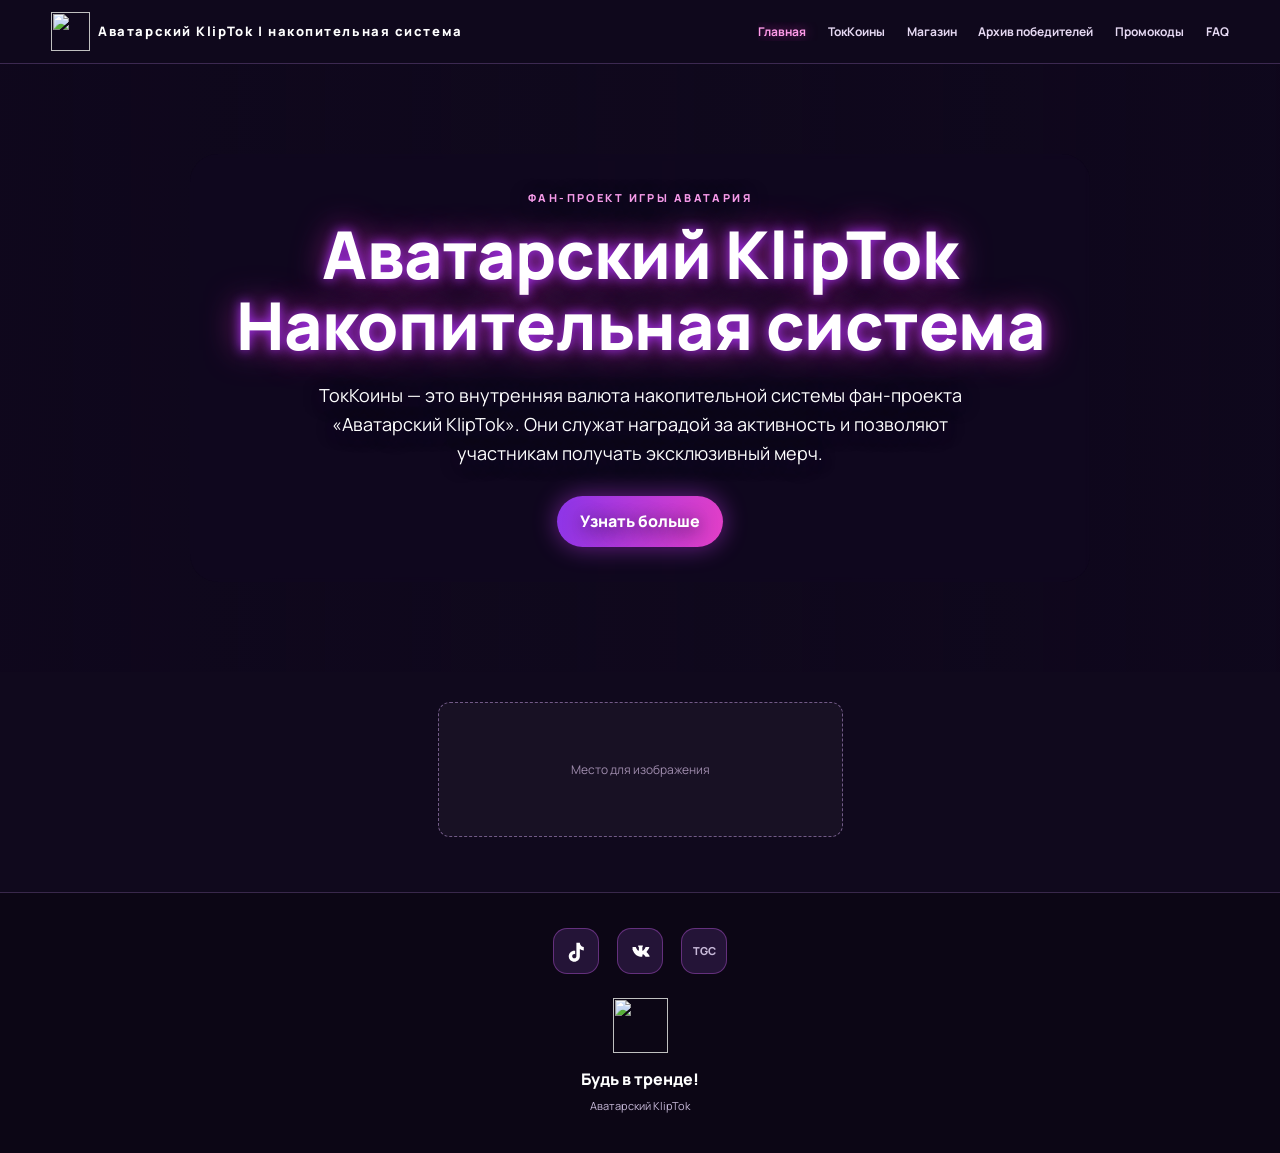
==== index.html @ 88452a27 "Update index.html" ====
<!doctype html>
<html lang="ru">
<head>
  <meta charset="utf-8">
  <meta name="viewport" content="width=device-width, initial-scale=1">
  <meta name="theme-color" content="#170b2d">
  <meta name="description" content="ТокКоины — накопительная система проекта Аватария KlipTok.">
  <title>Главная | ТокКоины</title>
  <link rel="stylesheet" href="style.css">
</head>

<body>

<header class="site-header">
  <a class="brand" href="index.html" aria-label="ТокКоины — главная">
    <img src="images/tokcoin.png" alt="" class="brand-coin">
    <span>Аватарский KlipTok | накопительная система</span>
  </a>

  <nav class="main-nav" aria-label="Главное меню">
    <a href="index.html" aria-current="page">Главная</a>
    <a href="earn.html">ТокКоины</a>
    <a href="shop.html">Магазин</a>
    <a href="winners.html">Архив победителей</a>
    <a href="promo.html">Промокоды</a>
    <a href="faq.html">FAQ</a>
  </nav>
</header>

<main>

  <section class="hero" id="home">
    <div class="hero-shade"></div>

    <div class="hero-content">
      <span class="eyebrow">ФАН-ПРОЕКТ ИГРЫ АВАТАРИЯ</span>

      <h1>Аватарский KlipTok Накопительная система</h1>

      <p>
        ТокКоины — это внутренняя валюта накопительной системы
        фан-проекта «Аватарский KlipTok». Они служат наградой
        за активность и позволяют участникам получать эксклюзивный мерч.
      </p>

      <a class="primary-btn" href="earn.html">
        Узнать больше</span>
      </a>
    </div>
  </section>

  <!-- Место для будущего изображения -->
  <section class="hero-image-section">
    <div class="hero-image-placeholder">
      Место для изображения
    </div>
  </section>

</main>

<footer class="footer">

  <div class="footer-socials">

    <!-- TikTok -->
    <a href="https://www.tiktok.com/@avataria.game"
       target="_blank"
       rel="noopener noreferrer"
       class="social-link"
       aria-label="TikTok">
      <svg viewBox="0 0 24 24" aria-hidden="true">
        <path fill="currentColor" d="M19.6 7.2c-1.7-.1-3.2-1.2-3.8-2.8-.2-.5-.3-1-.3-1.6h-3.6v14.1c0 1.2-1 2.2-2.2 2.2s-2.2-1-2.2-2.2 1-2.2 2.2-2.2c.3 0 .6.1.9.2v-3.7c-.3 0-.6-.1-.9-.1-3.2 0-5.8 2.6-5.8 5.8s2.6 5.8 5.8 5.8 5.8-2.6 5.8-5.8V9.5c1.2.9 2.6 1.4 4.1 1.4V7.3c0 0 0 0 0-.1z"/>
      </svg>
    </a>

    <!-- ВКонтакте -->
    <a href="https://vk.ru/clips/avataryaclub"
       target="_blank"
       rel="noopener noreferrer"
       class="social-link"
       aria-label="ВКонтакте">
      <svg viewBox="0 0 24 24" aria-hidden="true">
        <path fill="currentColor" d="M3.5 7.2h3.2c.2 0 .4.1.5.3.9 2.2 2 3.8 2.7 3.8.3 0 .4-.2.4-.8V7.7c0-.4-.2-.6-.7-.7V5.8h4.9v1.1c-.4.1-.6.3-.6.7v3.1c0 .4.1.6.4.6.7 0 2-1.7 2.9-3.8.1-.2.3-.3.5-.3h3.1c.4 0 .6.3.4.7-.5 1.3-1.5 2.9-2.8 4.3-.2.2-.2.5 0 .7 1.1 1 2.4 2.4 3.1 3.8.2.4 0 .7-.4.7h-3.5c-.2 0-.4-.1-.5-.3-.7-1.1-1.7-2.3-2.5-2.3-.4 0-.6.3-.6.9v1.1c0 .4-.2.6-.6.6h-1.4c-3.8 0-6.4-2.6-8.2-7.1-.2-.4-.3-.8-.3-1.1 0-.3.2-.5.5-.5z"/>
      </svg>
    </a>

    <!-- Tortuga -->
    <a href="https://tortuga.games/tgc?ysclid=mwnvs6chn5732222744"
       target="_blank"
       rel="noopener noreferrer"
       class="social-link"
       aria-label="Tortuga">
      <span class="social-letter">TGC</span>
    </a>

  </div>

  <img src="images/tokcoin.png" alt="" class="footer-coin">

  <p>Будь в тренде!</p>
  <span>Аватарский KlipTok</span>

</footer>

</body>
</html>
---- style.css ----
@import url('https://fonts.googleapis.com/css2?family=Manrope:wght@400;500;600;700;800&display=swap');

:root {
  --bg: #10091d;
  --panel: #1d1030;
  --panel2: #28143e;
  --text: #fff;
  --muted: #c7b9d8;
  --pink: #ff4fd8;
  --violet: #a855f7;
  --blue: #54b8ff;
  --line: rgba(205,151,255,.23);
  --glow: 0 0 26px rgba(185,75,255,.22);
}

* {
  box-sizing: border-box;
}

html {
  scroll-behavior: smooth;
  scroll-padding-top: 100px;
}

body {
  margin: 0;
  background: var(--bg);
  color: var(--text);
  font-family: Manrope, Arial, sans-serif;
  line-height: 1.6;
}

a {
  color: inherit;
}

.site-header {
  position: sticky;
  top: 0;
  z-index: 20;
  display: flex;
  align-items: center;
  justify-content: space-between;
  gap: 22px;
  padding: 12px clamp(18px,4vw,64px);
  background: rgba(16,9,29,.91);
  backdrop-filter: blur(18px);
  border-bottom: 1px solid var(--line);
}

.brand {
  display: flex;
  align-items: center;
  gap: 8px;
  text-decoration: none;
  font-size: 13px;
  font-weight: 800;
  letter-spacing: .12em;
  white-space: nowrap;
}

.brand-coin {
  width: 39px;
  height: 39px;
  object-fit: contain;
}

.main-nav {
  display: flex;
  align-items: center;
  gap: clamp(10px,1.7vw,25px);
  overflow-x: auto;
  scrollbar-width: thin;
}

.main-nav a {
  text-decoration: none;
  color: #e6d9f3;
  font-size: 12px;
  font-weight: 700;
  white-space: nowrap;
  transition: .2s;
}

.main-nav a:hover,
.text-link:hover {
  color: #ff8de8;
}

.main-nav a:hover {
  text-shadow: 0 0 12px rgba(255,79,216,.65);
}

.hero {
  min-height: 570px;
  position: relative;
  display: grid;
  place-items: center;
  text-align: center;
  padding: 90px 22px;
  background: url('images/hero.jpg') center 42%/cover no-repeat;
  isolation: isolate;
}

.hero-shade {
  position: absolute;
  inset: 0;
  background:
    linear-gradient(90deg,rgba(13,5,27,.46),rgba(13,5,27,.2),rgba(13,5,27,.5)),
    linear-gradient(0deg,rgba(16,9,29,.85),transparent 45%,rgba(16,9,29,.12));
  z-index: -1;
}

.hero-content {
  max-width: 900px;
  padding: 35px 30px;
  border-radius: 28px;
  background: rgba(20,8,38,.28);
  backdrop-filter: blur(3px);
  text-shadow: 0 3px 18px #1a0730;
}

.eyebrow {
  display: block;
  color: #f69be9;
  font-size: 11px;
  font-weight: 800;
  letter-spacing: .22em;
  margin-bottom: 12px;
}

.hero h1 {
  font-size: clamp(34px,6vw,66px);
  line-height: 1.08;
  margin: 0 auto 20px;
  font-weight: 800;
  text-shadow: 0 0 12px #a832f7,0 0 34px rgba(255,58,215,.7);
}

.hero h1 span {
  color: #ff7ce5;
}

.hero p {
  max-width: 690px;
  margin: 0 auto 28px;
  color: #fff;
  font-size: clamp(15px,2vw,18px);
}

.primary-btn {
  display: inline-flex;
  gap: 18px;
  align-items: center;
  padding: 13px 23px;
  border-radius: 999px;
  background: linear-gradient(100deg,#8c35e8,#e33fc7);
  box-shadow: 0 0 25px rgba(205,63,255,.48);
  font-weight: 800;
  text-decoration: none;
  transition: .2s;
}

.primary-btn:hover {
  transform: translateY(-2px);
  box-shadow: 0 0 34px rgba(205,63,255,.7);
}

/* Место для изображения на главной */

.hero-image-section {
  display: flex;
  justify-content: center;
  padding: 30px 18px 55px;
}

.hero-image-placeholder {
  width: 65%;
  max-width: 405px;
  aspect-ratio: 3 / 1;
  display: flex;
  align-items: center;
  justify-content: center;
  border: 1px dashed rgba(225,181,255,.45);
  border-radius: 12px;
  background: rgba(255,255,255,.035);
  color: #9f8cad;
  font-size: 12px;
}

/* Общие секции */

.section {
  padding: 88px clamp(18px,5vw,76px);
  max-width: 1500px;
  margin: auto;
}

.section-alt {
  max-width: none;
  background: radial-gradient(ellipse at 50% 0,rgba(112,44,161,.18),transparent 60%),#160c25;
}

.section-heading {
  text-align: center;
  margin: 0 auto 38px;
  max-width: 760px;
}

.section-heading h2 {
  font-size: clamp(27px,4vw,42px);
  line-height: 1.2;
  margin: 0 0 12px;
}

.section-heading p {
  color: var(--muted);
  margin: 0;
}

/* Карточки */

.earn-grid {
  display: grid;
  grid-template-columns: repeat(3,minmax(0,1fr));
  gap: 18px;
}

.glass-card {
  background: linear-gradient(145deg,rgba(67,34,94,.64),rgba(30,15,47,.88));
  border: 1px solid rgba(204,118,255,.32);
  border-radius: 20px;
  box-shadow: var(--glow);
  padding: 25px;
  transition: .2s;
}

.glass-card:hover {
  transform: translateY(-4px);
  border-color: rgba(255,95,222,.65);
}

.earn-card h3 {
  font-size: 18px;
  margin: 13px 0 10px;
}

.earn-card p {
  font-size: 13px;
  color: #eee5f7;
  margin: 0 0 12px;
}

.earn-card .small-note {
  font-size: 12px;
  color: #bdaaca;
}

.card-symbol {
  display: grid;
  place-items: center;
  width: 43px;
  height: 43px;
  border-radius: 13px;
  background: linear-gradient(135deg,rgba(168,85,247,.38),rgba(255,79,216,.2));
  border: 1px solid rgba(255,124,229,.5);
  font-size: 22px;
  color: #ffb5ef;
}

.text-link {
  display: inline-block;
  margin-top: 10px;
  color: #ff9be9;
  font-size: 12px;
  font-weight: 800;
  text-decoration: none;
}

.text-link span {
  margin-left: 5px;
}

/* Магазин */

.catalog-tools {
  display: flex;
  gap: 14px;
  justify-content: space-between;
  align-items: center;
  margin-bottom: 22px;
}

.search-wrap,
.sort-wrap {
  display: flex;
  align-items: center;
  gap: 10px;
  background: #251437;
  border: 1px solid var(--line);
  border-radius: 13px;
  padding: 0 14px;
  min-height: 48px;
}

.search-wrap {
  flex: 1;
  max-width: 480px;
}

.search-wrap span {
  font-size: 23px;
  color: #e68cfa;
}

.search-wrap input,
.sort-wrap select {
  background: transparent;
  border: 0;
  outline: 0;
  color: #fff;
  font: inherit;
}

.search-wrap input {
  width: 100%;
  font-size: 13px;
}

.search-wrap input::placeholder {
  color: #ad9bbd;
}

.sort-wrap span {
  font-size: 12px;
  color: var(--muted);
  white-space: nowrap;
}

.sort-wrap select {
  font-size: 12px;
  cursor: pointer;
}

.sort-wrap option {
  background: #251437;
}

.product-grid {
  display: grid;
  grid-template-columns: repeat(4,minmax(0,1fr));
  gap: 17px;
}

.product-card {
  padding: 13px;
  border: 1px solid rgba(197,133,245,.26);
  border-radius: 17px;
  background: linear-gradient(150deg,rgba(54,29,76,.8),rgba(26,14,40,.95));
  box-shadow: var(--glow);
}

/* Квадратные изображения товаров */

.product-image {
  position: relative;
  display: grid;
  place-items: center;
  width: 100%;
  height: auto;
  aspect-ratio: 1 / 1;
  min-height: 0;
  overflow: hidden;
  border: 1px dashed rgba(225,181,255,.45);
  border-radius: 12px;
  background: rgba(255,255,255,.035);
  color: #9f8cad;
  font-size: 12px;
  margin-bottom: 13px;
}

.product-image:empty::after {
  content: "Место для фотографии";
}

.product-image img {
  display: block;
  width: 100%;
  height: 100%;
  object-fit: contain;
}

.product-card h3 {
  font-size: 14px;
  line-height: 1.4;
  min-height: 40px;
  margin: 0 0 10px;
}

.product-price {
  display: flex;
  align-items: center;
  gap: 7px;
  color: #ffb0ec;
  font-weight: 800;
  font-size: 15px;
}

.product-price img {
  width: 25px;
  height: 25px;
  object-fit: contain;
}

.empty-state {
  text-align: center;
  color: var(--muted);
  padding: 30px;
}

/* Архив победителей */

.archive-wrap {
  display: grid;
  grid-template-columns: 1fr;
  gap: 12px;
  max-width: 900px;
  margin: auto;
}

.archive-month,
.clip-entry,
.winner-columns details,
.faq-item {
  border: 1px solid var(--line);
  border-radius: 15px;
  background: linear-gradient(120deg,rgba(55,29,78,.85),rgba(28,15,43,.92));
  overflow: hidden;
}

.archive-month > summary,
.clip-entry > summary,
.winner-columns summary,
.faq-item > summary {
  list-style: none;
  cursor: pointer;
  font-weight: 800;
}

.archive-month > summary::-webkit-details-marker,
.clip-entry > summary::-webkit-details-marker,
.winner-columns summary::-webkit-details-marker,
.faq-item > summary::-webkit-details-marker {
  display: none;
}

.archive-month > summary {
  padding: 18px 21px;
  font-size: 17px;
}

.summary-hint {
  float: right;
  color: #bd9bda;
  font-size: 11px;
  font-weight: 600;
}

.clip-list {
  padding: 0 14px 14px;
}

.clip-entry {
  background: rgba(13,7,24,.42);
  margin-top: 10px;
}

.clip-entry > summary {
  padding: 15px 17px;
  color: #f3d5ff;
}

.winner-columns {
  display: grid;
  grid-template-columns: 1fr 1fr;
  gap: 10px;
  padding: 0 12px 12px;
}

.winner-columns details {
  background: rgba(116,57,154,.17);
  padding: 12px;
}

.winner-columns summary {
  font-size: 12px;
}

.muted,
.archive-note {
  color: var(--muted);
  font-size: 12px;
}

.archive-note {
  padding: 0 18px 12px;
}

.external-discussion {
  display: block;
  text-align: center;
  margin: 22px auto 0;
  color: #f59be7;
  font-size: 13px;
  font-weight: 800;
  text-decoration: none;
}

/* Инструкция по промокодам */

.steps {
  max-width: 900px;
  margin: auto;
  display: grid;
  gap: 17px;
}

.step-card {
  display: grid;
  grid-template-columns: 58px 1fr;
  gap: 18px;
  padding: 22px;
  border: 1px solid var(--line);
  border-radius: 18px;
  background: linear-gradient(120deg,rgba(57,29,82,.78),rgba(27,14,43,.9));
}

.step-number {
  font-size: 24px;
  font-weight: 800;
  color: #f68ce6;
  text-shadow: 0 0 16px #d13be9;
}

.step-body h3 {
  margin: 0 0 5px;
  font-size: 17px;
}

.step-body p {
  margin: 0 0 14px;
  color: #d5c6e2;
  font-size: 13px;
}

.photo-placeholder {
  height: 155px;
  max-width: 460px;
  border: 1px dashed rgba(225,181,255,.45);
  border-radius: 12px;
  background: rgba(255,255,255,.035);
  display: grid;
  place-items: center;
  color: #9f8cad;
  font-size: 12px;
}

/* FAQ */

.faq-list {
  max-width: 900px;
  margin: auto;
  display: grid;
  gap: 11px;
}

.faq-item > summary {
  padding: 18px 21px;
  position: relative;
  padding-right: 50px;
}

.faq-item > summary:after {
  content: '＋';
  position: absolute;
  right: 20px;
  color: #f28ce7;
  font-size: 20px;
  top: 12px;
}

.faq-item[open] > summary:after {
  content: '−';
}

.faq-answer {
  padding: 0 21px 18px;
  color: #d8cce4;
  font-size: 13px;
}

.faq-answer ol {
  padding-left: 20px;
  margin: 0;
}

.faq-answer li {
  padding: 3px 0;
}

.faq-answer p {
  margin: 0;
}

.faq-answer a {
  color: #f59be7;
}

/* Подвал */

.footer {
  padding: 35px 20px;
  text-align: center;
  border-top: 1px solid var(--line);
  background: #0c0615;
}

.footer-coin {
  width: 55px;
  height: 55px;
  object-fit: contain;
}

.footer p {
  font-weight: 800;
  margin: 6px 0 0;
}

.footer span {
  font-size: 11px;
  color: var(--muted);
}

/* Адаптация */

@media(max-width:1050px) {
  .site-header {
    align-items: flex-start;
    flex-direction: column;
    gap: 8px;
  }

  .main-nav {
    width: 100%;
    padding-bottom: 4px;
  }

  .earn-grid {
    grid-template-columns: repeat(2,minmax(0,1fr));
  }

  .product-grid {
    grid-template-columns: repeat(3,minmax(0,1fr));
  }
}

@media(max-width:650px) {
  .hero {
    min-height: 520px;
    background-position: 48% center;
  }

  .hero-content {
    padding: 25px 14px;
  }

  .section {
    padding-top: 62px;
    padding-bottom: 62px;
  }

  .earn-grid {
    grid-template-columns: 1fr;
  }

  .catalog-tools {
    align-items: stretch;
    flex-direction: column;
  }

  .search-wrap {
    max-width: none;
  }

  .sort-wrap {
    justify-content: space-between;
  }

  .product-grid {
    grid-template-columns: repeat(2,minmax(0,1fr));
    gap: 11px;
  }

  .product-card {
    padding: 10px;
  }

  .product-card h3 {
    font-size: 12px;
    min-height: 35px;
  }

  .winner-columns {
    grid-template-columns: 1fr;
  }

  .step-card {
    grid-template-columns: 38px 1fr;
    gap: 10px;
    padding: 15px;
  }

  .step-number {
    font-size: 20px;
  }

  .photo-placeholder {
    height: 125px;
  }

  .summary-hint {
    display: none;
  }

  .brand {
    font-size: 12px;
  }

  .hero-image-placeholder {
    width: 90%;
  }
}

/* Multi-page navigation */

.main-nav a[aria-current="page"] {
  color: #ff9be9;
  text-shadow: 0 0 12px rgba(255,79,216,.55);
}

/* Иконки социальных сетей в подвале */

.footer-socials {
  display: flex;
  justify-content: center;
  align-items: center;
  gap: 18px;
  margin-bottom: 24px;
}

.social-link {
  width: 46px;
  height: 46px;
  display: flex;
  justify-content: center;
  align-items: center;
  border-radius: 14px;
  color: #ffffff;
  background: #241437;
  border: 1px solid rgba(220,100,255,.35);
  transition: .25s ease;
  text-decoration: none;
}

.social-link svg {
  width: 23px;
  height: 23px;
}

.social-letter {
  font-size: 23px;
  font-weight: 800;
}

.social-link:hover {
  color: #ffffff;
  background: linear-gradient(135deg,#922bff,#ed36c8);
  box-shadow: 0 0 18px rgba(213,54,255,.55);
  transform: translateY(-4px);
}

/* Раскрывающиеся карточки способов получения ТокКоинов */

.earn-card {
  padding: 22px;
  cursor: default;
}

.earn-toggle {
  display: flex;
  flex-direction: column;
  align-items: flex-start;
  cursor: pointer;
  list-style: none;
}

.earn-toggle::-webkit-details-marker {
  display: none;
}

.earn-toggle::marker {
  content: "";
}

.earn-toggle .card-symbol {
  margin-bottom: 14px;
}

.earn-toggle h3 {
  margin: 0 0 16px;
}

.jmyak {
  display: inline-flex;
  align-items: center;
  gap: 7px;
  padding: 8px 16px;
  border-radius: 30px;
  background: linear-gradient(135deg,#922bff,#ed36c8);
  color: #fff;
  font-size: 13px;
  font-weight: 800;
  box-shadow: 0 0 14px rgba(213,54,255,.25);
}

.jmyak .arrow {
  transition: transform .25s ease;
}

.earn-card[open] .jmyak .arrow {
  transform: rotate(180deg);
}

.earn-content {
  padding-top: 18px;
  animation: earnReveal .25s ease;
}

.earn-content p:first-child {
  margin-top: 0;
}

.earn-content p:last-of-type {
  margin-bottom: 14px;
}

@keyframes earnReveal {
  from {
    opacity: 0;
    transform: translateY(-6px);
  }

  to {
    opacity: 1;
    transform: translateY(0);
  }
}

/* Карточка на всю ширину двух колонок */

.earn-card-wide {
  grid-column: 1 / -1;
}

/* Расстояние между месяцами архива задаётся в основном правиле .archive-wrap */

/* Переключение надписей в архиве */

.archive-month .summary-hint .open-label {
  display: inline !important;
}

.archive-month .summary-hint .close-label {
  display: none !important;
}

.archive-month[open] .summary-hint .open-label {
  display: none !important;
}

.archive-month[open] .summary-hint .close-label {
  display: inline !important;
}
.review-section {
  text-align: center;
  padding: 25px 15px 30px;
  opacity: 0.65;
}

.review-button {
  display: inline-block;
  padding: 9px 20px;
  border: 1px solid rgba(190, 140, 255, 0.35);
  border-radius: 20px;
  color: #c9a8f5;
  background: rgba(120, 70, 180, 0.12);
  text-decoration: none;
  font-size: 13px;
  transition: 0.2s ease;
}

.review-button:hover {
  opacity: 1;
  background: rgba(120, 70, 180, 0.25);
}

.review-section p {
  margin: 9px 0 3px;
  color: #aaa0bb;
  font-size: 11px;
}

.review-section span {
  color: #81768f;
  font-size: 10px;
}
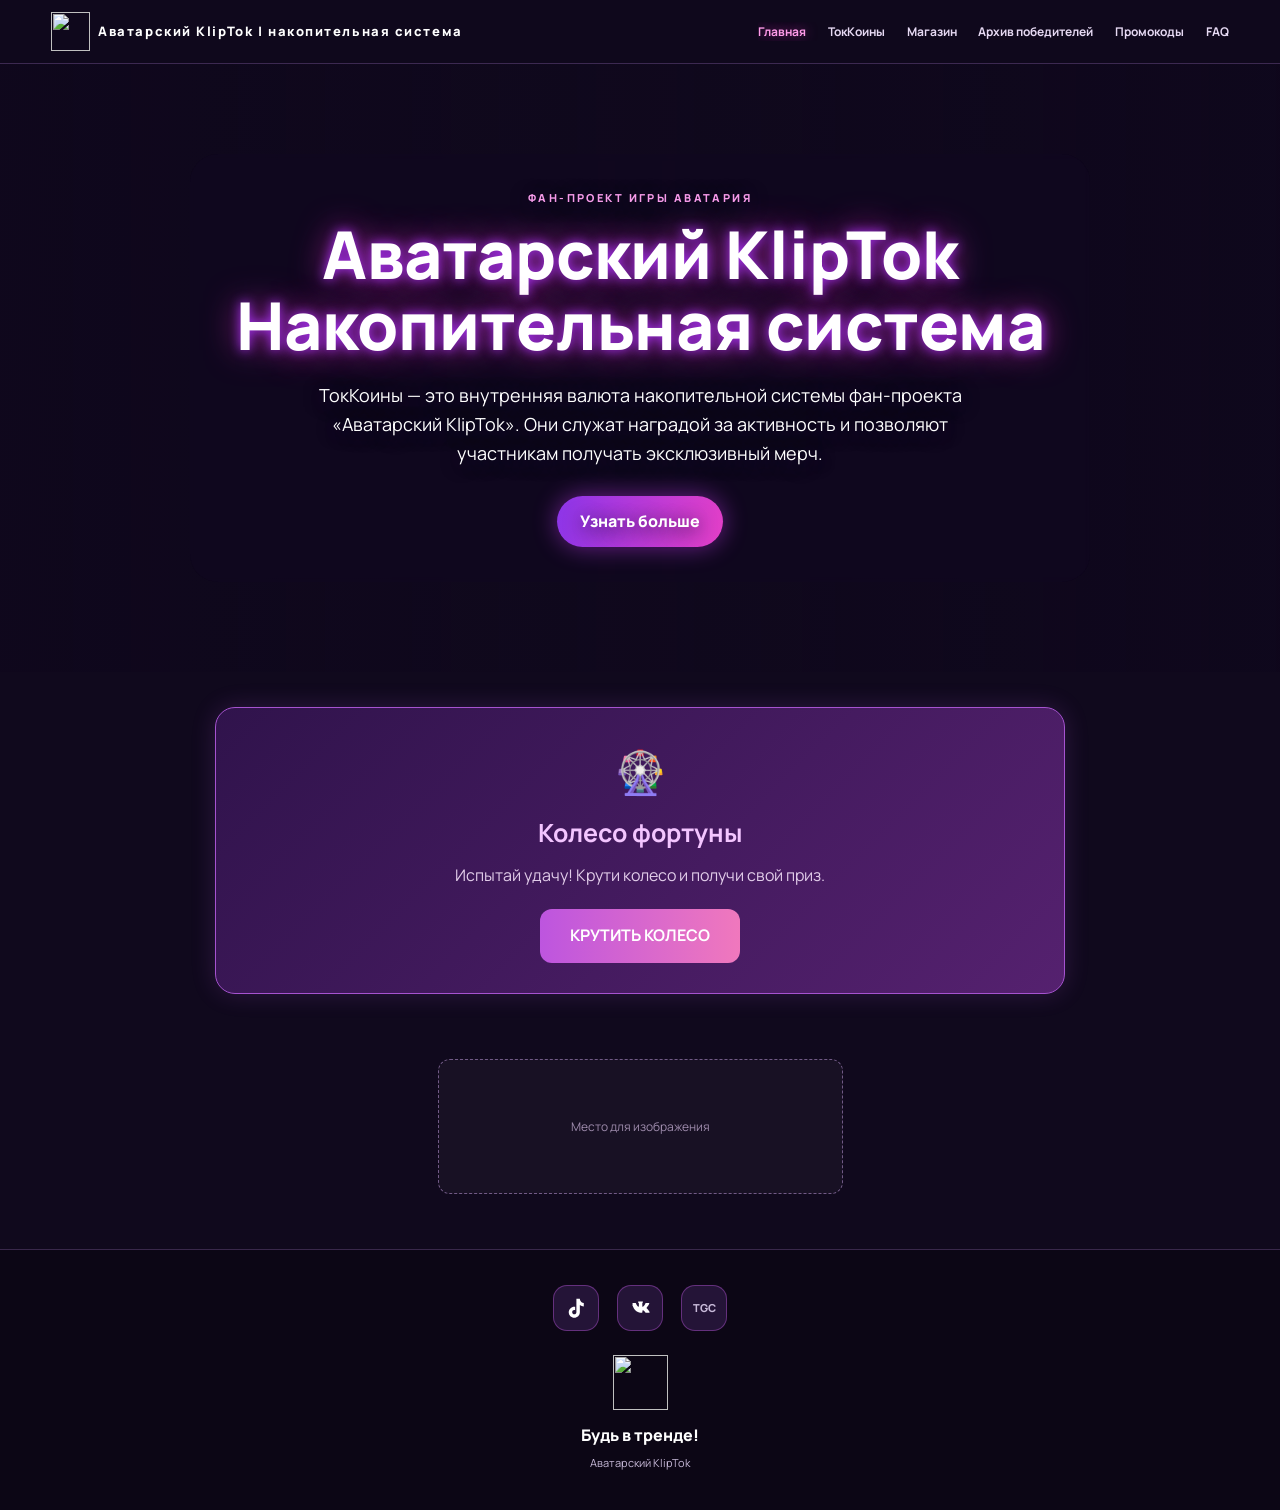
==== commit 79b7af4c: "Update index.html" ====
--- a/index.html
+++ b/index.html
@@ -1,3 +1,4 @@
+
 <!doctype html>
 <html lang="ru">
 <head>
@@ -7,6 +8,67 @@
   <meta name="description" content="ТокКоины — накопительная система проекта Аватария KlipTok.">
   <title>Главная | ТокКоины</title>
   <link rel="stylesheet" href="style.css">
+
+  <style>
+    .fortune-section {
+      padding: 35px 20px;
+    }
+
+    .fortune-banner {
+      max-width: 850px;
+      margin: 0 auto;
+      padding: 30px 20px;
+      text-align: center;
+      border: 1px solid #a653d0;
+      border-radius: 20px;
+      background: linear-gradient(135deg, #30134c, #55216f);
+      box-shadow: 0 0 25px #a653d033;
+    }
+
+    .fortune-icon {
+      font-size: 42px;
+      margin-bottom: 8px;
+    }
+
+    .fortune-title {
+      color: #f3c5ff;
+      font-size: 25px;
+      font-weight: bold;
+      margin-bottom: 10px;
+    }
+
+    .fortune-description {
+      color: #e1cce9;
+      margin: 0 0 22px;
+      line-height: 1.5;
+    }
+
+    .fortune-button {
+      display: inline-block;
+      padding: 14px 30px;
+      border-radius: 12px;
+      background: linear-gradient(90deg, #bd55df, #f078bd);
+      color: white;
+      font-weight: bold;
+      text-decoration: none;
+      transition: transform .2s, box-shadow .2s;
+    }
+
+    .fortune-button:hover {
+      transform: translateY(-3px);
+      box-shadow: 0 0 20px #e58bff88;
+    }
+
+    @media (max-width: 600px) {
+      .fortune-section {
+        padding: 25px 15px;
+      }
+
+      .fortune-title {
+        font-size: 22px;
+      }
+    }
+  </style>
 </head>
 
 <body>
@@ -44,7 +106,26 @@
       </p>
 
       <a class="primary-btn" href="earn.html">
-        Узнать больше</span>
+        Узнать больше
+      </a>
+    </div>
+  </section>
+
+  <!-- Колесо фортуны -->
+  <section class="fortune-section">
+    <div class="fortune-banner">
+      <div class="fortune-icon">🎡</div>
+
+      <div class="fortune-title">
+        Колесо фортуны
+      </div>
+
+      <p class="fortune-description">
+        Испытай удачу! Крути колесо и получи свой приз.
+      </p>
+
+      <a href="wheel.html" class="fortune-button">
+        КРУТИТЬ КОЛЕСО
       </a>
     </div>
   </section>
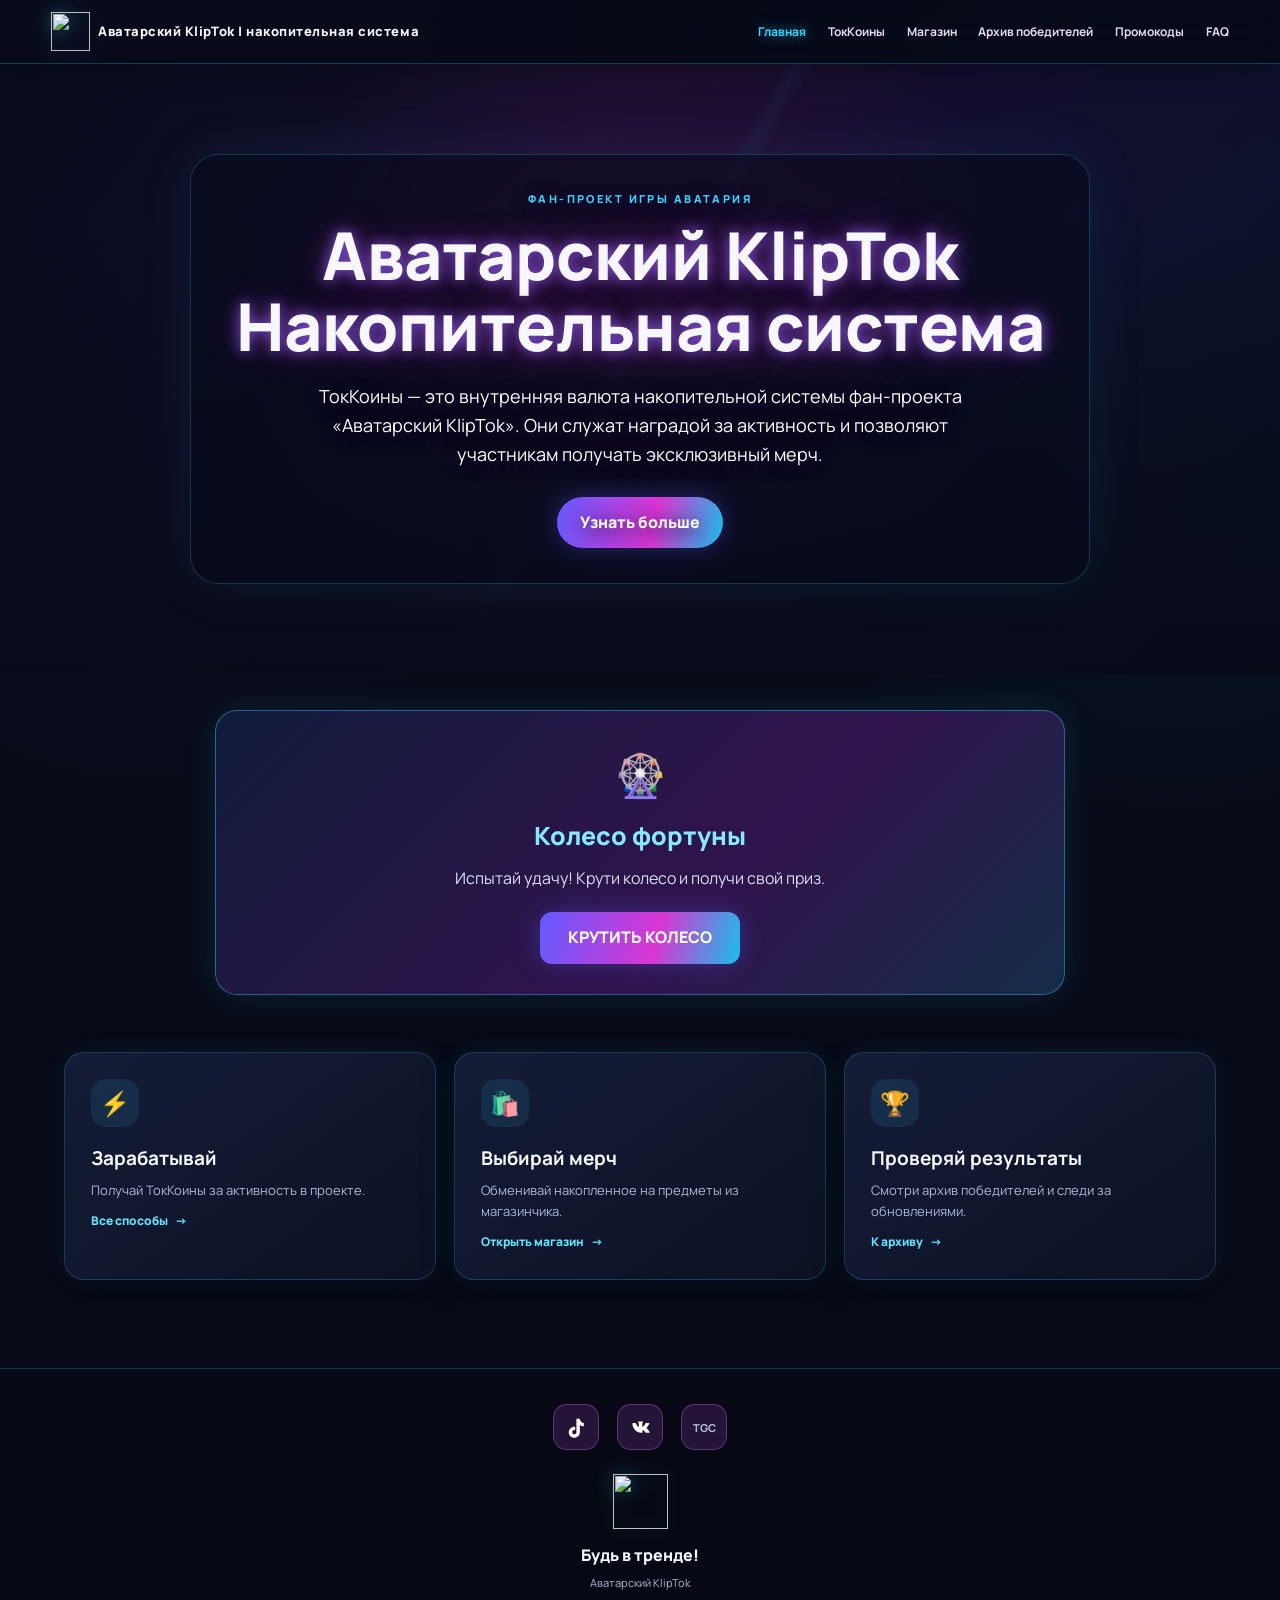
==== commit 83fa4d23: "Add files via upload" ====
--- a/index.html
+++ b/index.html
@@ -9,77 +9,21 @@
   <title>Главная | ТокКоины</title>
   <link rel="stylesheet" href="style.css">
 
-  <style>
-    .fortune-section {
-      padding: 35px 20px;
-    }
 
-    .fortune-banner {
-      max-width: 850px;
-      margin: 0 auto;
-      padding: 30px 20px;
-      text-align: center;
-      border: 1px solid #a653d0;
-      border-radius: 20px;
-      background: linear-gradient(135deg, #30134c, #55216f);
-      box-shadow: 0 0 25px #a653d033;
-    }
-
-    .fortune-icon {
-      font-size: 42px;
-      margin-bottom: 8px;
-    }
-
-    .fortune-title {
-      color: #f3c5ff;
-      font-size: 25px;
-      font-weight: bold;
-      margin-bottom: 10px;
-    }
-
-    .fortune-description {
-      color: #e1cce9;
-      margin: 0 0 22px;
-      line-height: 1.5;
-    }
-
-    .fortune-button {
-      display: inline-block;
-      padding: 14px 30px;
-      border-radius: 12px;
-      background: linear-gradient(90deg, #bd55df, #f078bd);
-      color: white;
-      font-weight: bold;
-      text-decoration: none;
-      transition: transform .2s, box-shadow .2s;
-    }
-
-    .fortune-button:hover {
-      transform: translateY(-3px);
-      box-shadow: 0 0 20px #e58bff88;
-    }
-
-    @media (max-width: 600px) {
-      .fortune-section {
-        padding: 25px 15px;
-      }
-
-      .fortune-title {
-        font-size: 22px;
-      }
-    }
-  </style>
 </head>
 
 <body>
 
 <header class="site-header">
   <a class="brand" href="index.html" aria-label="ТокКоины — главная">
-    <img src="images/tokcoin.png" alt="" class="brand-coin">
+    <img src="images/tokcoin.svg" alt="" class="brand-coin">
     <span>Аватарский KlipTok | накопительная система</span>
   </a>
 
-  <nav class="main-nav" aria-label="Главное меню">
+  <button class="menu-toggle" type="button" aria-expanded="false" aria-controls="siteNavigation">
+    <span class="menu-toggle-lines" aria-hidden="true"></span><span class="menu-toggle-label">Меню</span>
+  </button>
+  <nav class="main-nav" id="siteNavigation" aria-label="Главное меню">
     <a href="index.html" aria-current="page">Главная</a>
     <a href="earn.html">ТокКоины</a>
     <a href="shop.html">Магазин</a>
@@ -130,11 +74,10 @@
     </div>
   </section>
 
-  <!-- Место для будущего изображения -->
-  <section class="hero-image-section">
-    <div class="hero-image-placeholder">
-      Место для изображения
-    </div>
+  <section class="home-highlights section">
+    <article class="highlight-card"><span class="highlight-icon">⚡</span><h2>Зарабатывай</h2><p>Получай ТокКоины за активность в проекте.</p><a class="text-link" href="earn.html">Все способы <span aria-hidden="true">→</span></a></article>
+    <article class="highlight-card"><span class="highlight-icon">🛍️</span><h2>Выбирай мерч</h2><p>Обменивай накопленное на предметы из магазинчика.</p><a class="text-link" href="shop.html">Открыть магазин <span aria-hidden="true">→</span></a></article>
+    <article class="highlight-card"><span class="highlight-icon">🏆</span><h2>Проверяй результаты</h2><p>Смотри архив победителей и следи за обновлениями.</p><a class="text-link" href="winners.html">К архиву <span aria-hidden="true">→</span></a></article>
   </section>
 
 </main>
@@ -176,12 +119,13 @@
 
   </div>
 
-  <img src="images/tokcoin.png" alt="" class="footer-coin">
+  <img src="images/tokcoin.svg" alt="" class="footer-coin">
 
   <p>Будь в тренде!</p>
   <span>Аватарский KlipTok</span>
 
 </footer>
 
+<script src="script.js" defer></script>
 </body>
 </html>
--- a/style.css
+++ b/style.css
@@ -925,3 +925,166 @@
   color: #81768f;
   font-size: 10px;
 }
+.back-home {
+  display: inline-block;
+  margin-bottom: 20px;
+  padding: 10px 20px;
+  border: 1px solid #9366bd;
+  border-radius: 10px;
+  color: #f2c5ff;
+  text-decoration: none;
+  font-size: 14px;
+  transition: .2s;
+}
+
+.back-home:hover {
+  background: #492568;
+  border-color: #d78cff;
+}
+
+
+/* =========================================================
+   NEON GAMING — unified visual layer and responsive UX
+   ========================================================= */
+:root {
+  --bg: #080b18;
+  --panel: #11172b;
+  --panel2: #18213b;
+  --text: #f7f8ff;
+  --muted: #aeb8d4;
+  --pink: #ff3bd4;
+  --violet: #8b5cf6;
+  --blue: #35d8ff;
+  --line: rgba(93, 211, 255, .22);
+  --glow: 0 12px 34px rgba(0, 0, 0, .28), 0 0 24px rgba(53, 216, 255, .08);
+}
+
+body {
+  background:
+    radial-gradient(ellipse at 12% 0%, rgba(80, 45, 180, .22), transparent 34rem),
+    radial-gradient(ellipse at 92% 18%, rgba(0, 194, 255, .10), transparent 30rem),
+    var(--bg);
+}
+.site-header {
+  background: rgba(7, 10, 23, .88);
+  border-bottom-color: rgba(53, 216, 255, .24);
+  box-shadow: 0 8px 30px rgba(0,0,0,.2);
+}
+.brand-coin { filter: drop-shadow(0 0 9px rgba(53,216,255,.45)); }
+.brand span { letter-spacing: .04em; }
+.main-nav a { padding: 9px 0; }
+.main-nav a[aria-current="page"] { color: var(--blue); text-shadow: 0 0 14px rgba(53,216,255,.7); }
+.hero {
+  background-image: linear-gradient(135deg, rgba(9,12,29,.94), rgba(25,12,55,.72) 52%, rgba(5,20,40,.88));
+  min-height: 590px;
+}
+.hero::before {
+  content: ""; position: absolute; inset: 0; z-index: -1; pointer-events: none;
+  background: radial-gradient(circle at 50% 42%, rgba(255,59,212,.16), transparent 24rem),
+              linear-gradient(120deg, transparent 48%, rgba(53,216,255,.06) 49%, transparent 50%);
+}
+.hero-shade { background: linear-gradient(0deg, rgba(8,11,24,.96), rgba(8,11,24,.18) 75%); }
+.hero-content { border: 1px solid rgba(53,216,255,.22); background: rgba(8,12,29,.56); box-shadow: 0 0 60px rgba(53,216,255,.08); }
+.hero h1 { text-shadow: 0 0 14px rgba(139,92,246,.9), 0 0 34px rgba(255,59,212,.35); }
+.hero h1 span { color: var(--blue); }
+.eyebrow { color: var(--blue); }
+.primary-btn, .fortune-button { background: linear-gradient(105deg, #635bff, #d936d2 58%, #16bfe9); box-shadow: 0 0 25px rgba(88,93,255,.35); }
+.primary-btn:hover, .fortune-button:hover { box-shadow: 0 0 32px rgba(53,216,255,.42); }
+.section-alt { background: radial-gradient(ellipse at 50% 0,rgba(53,216,255,.10),transparent 60%), #0c1224; }
+.glass-card, .product-card, .faq-item, .archive-year, .archive-month, .step-card {
+  background: linear-gradient(145deg, rgba(22,31,59,.92), rgba(12,17,35,.96));
+  border-color: rgba(111,145,255,.25);
+  box-shadow: var(--glow);
+}
+.glass-card:hover, .product-card:hover, .highlight-card:hover { border-color: rgba(53,216,255,.62); box-shadow: 0 14px 38px rgba(0,0,0,.32), 0 0 24px rgba(53,216,255,.12); }
+.card-symbol { background: linear-gradient(135deg,rgba(53,216,255,.22),rgba(255,59,212,.18)); border-color: rgba(53,216,255,.42); }
+.jmyak { background: linear-gradient(110deg,#5558ef,#c52ac5); }
+.text-link, .faq-answer a { color: #62e5ff; }
+.search-wrap, .sort-wrap { background: #101a31; border-color: rgba(53,216,255,.25); }
+.search-wrap span { color: var(--blue); }
+.product-card { transition: transform .22s ease, border-color .22s ease, box-shadow .22s ease; }
+.product-image { border: 1px solid rgba(53,216,255,.2); background: radial-gradient(circle at 50% 42%, rgba(139,92,246,.2), transparent 55%), linear-gradient(145deg,#172443,#0d1428); }
+.product-image:empty::after { content: "✦"; color: rgba(98,229,255,.7); font-size: 38px; text-shadow: 0 0 22px rgba(53,216,255,.6); }
+.product-image img { object-fit: contain; }
+.product-price { color: #7beaff; }
+.category-filters { display:flex; flex-wrap:wrap; justify-content:center; gap:10px; margin:22px 0 28px; }
+.category-filter { border:1px solid rgba(53,216,255,.22); border-radius:999px; padding:10px 17px; background:rgba(255,255,255,.04); color:inherit; font:inherit; font-size:13px; cursor:pointer; transition:.2s; }
+.category-filter:hover, .category-filter.active { background:linear-gradient(110deg,#5558ef,#c52ac5); border-color:transparent; box-shadow:0 0 18px rgba(139,92,246,.25); }
+.product-badge { position:absolute; top:12px; left:12px; z-index:2; padding:6px 11px; border-radius:20px; background:linear-gradient(110deg,#ff3bd4,#645bff); color:white; font-size:10px; font-weight:800; text-transform:uppercase; }
+.product-image { position:relative; }
+.product-image .product-placeholder-icon { font-size: clamp(42px, 6vw, 68px); filter: drop-shadow(0 0 16px rgba(53,216,255,.35)); }
+.product-image .product-placeholder-label { position:absolute; bottom:12px; left:8px; right:8px; color:#aeb8d4; font-size:10px; text-align:center; letter-spacing:.1em; }
+.review-section { opacity:1; }
+.review-button { color:#b9f5ff; border-color:rgba(53,216,255,.38); background:rgba(53,216,255,.08); }
+.review-button:hover { background:rgba(53,216,255,.16); }
+.footer { background:#060914; border-top-color:rgba(53,216,255,.2); }
+.footer-coin { filter:drop-shadow(0 0 10px rgba(53,216,255,.35)); }
+.fortune-banner { border-color:rgba(53,216,255,.4) !important; background:linear-gradient(135deg,#121c3c,#30134c 60%,#142c48) !important; box-shadow:0 0 35px rgba(53,216,255,.12) !important; }
+.fortune-title { color:#83eaff !important; }
+.fortune-description { color:#d5def5 !important; }
+
+/* Home feature cards */
+.home-highlights { display:grid; grid-template-columns:repeat(3,minmax(0,1fr)); gap:18px; padding-top:45px; }
+.highlight-card { padding:26px; border:1px solid rgba(53,216,255,.2); border-radius:20px; background:linear-gradient(145deg,rgba(22,31,59,.92),rgba(12,17,35,.96)); box-shadow:var(--glow); transition:.22s; }
+.highlight-icon { display:grid; place-items:center; width:48px; height:48px; border-radius:15px; background:rgba(53,216,255,.1); font-size:24px; }
+.highlight-card h2 { margin:16px 0 7px; font-size:19px; }
+.highlight-card p { margin:0; color:var(--muted); font-size:13px; }
+
+/* Promo step visuals are illustrative, not replacement screenshots */
+.step-visual { min-height:145px; margin-top:16px; padding:20px; display:flex; flex-direction:column; align-items:center; justify-content:center; gap:10px; border:1px solid rgba(53,216,255,.24); border-radius:16px; background:radial-gradient(circle at 50% 35%,rgba(53,216,255,.14),transparent 65%),linear-gradient(145deg,#172443,#0b1227); text-align:center; }
+.step-visual-icon { font-size:38px; filter:drop-shadow(0 0 12px rgba(53,216,255,.35)); }
+.step-visual-caption { color:#83eaff; font-size:10px; letter-spacing:.12em; }
+.step-visual-caption b { display:block; margin-top:4px; color:#dfeaff; font-size:12px; letter-spacing:0; }
+
+/* Keyboard and touch accessibility */
+a:focus-visible, button:focus-visible, input:focus-visible, select:focus-visible, summary:focus-visible {
+  outline:3px solid var(--blue); outline-offset:3px; border-radius:7px;
+}
+button, input, select { -webkit-tap-highlight-color:transparent; }
+.menu-toggle { display:none; }
+
+/* Wheel page */
+.wheel-page { min-height:70vh; }
+.wheel-header { flex-direction:row; align-items:center; }
+.wheel-header .back-home { margin:0; }
+.wheel-frame { border-color:rgba(53,216,255,.35); box-shadow:0 0 35px rgba(53,216,255,.1); }
+
+@media (max-width:1050px) {
+  .site-header { align-items:center; flex-direction:row; flex-wrap:wrap; }
+  .menu-toggle { display:inline-flex; align-items:center; gap:9px; margin-left:auto; padding:9px 13px; border:1px solid rgba(53,216,255,.32); border-radius:12px; background:#111a31; color:#eafaff; font:inherit; font-size:12px; font-weight:800; cursor:pointer; }
+  .menu-toggle-lines, .menu-toggle-lines::before, .menu-toggle-lines::after { width:17px; height:2px; display:block; background:var(--blue); border-radius:2px; content:""; }
+  .menu-toggle-lines { position:relative; }
+  .menu-toggle-lines::before { position:absolute; top:-6px; }
+  .menu-toggle-lines::after { position:absolute; top:6px; }
+  .main-nav { display:none; order:3; width:100%; flex-direction:column; align-items:stretch; gap:2px; padding:8px 0 4px; overflow:visible; }
+  .site-header.nav-open .main-nav { display:flex; }
+  .main-nav a { padding:11px 13px; border-radius:9px; }
+  .main-nav a:hover, .main-nav a[aria-current="page"] { background:rgba(53,216,255,.08); }
+  .home-highlights { grid-template-columns:1fr 1fr; }
+}
+@media (max-width:650px) {
+  .site-header { padding:10px 15px; }
+  .brand { max-width:calc(100% - 90px); white-space:normal; font-size:10px; line-height:1.3; }
+  .brand-coin { width:34px; height:34px; flex:0 0 auto; }
+  .menu-toggle { padding:8px 10px; }
+  .menu-toggle-label { display:none; }
+  .home-highlights { grid-template-columns:1fr; padding-top:28px; }
+  .category-filters { gap:7px; }
+  .category-filter { padding:9px 12px; font-size:11px; }
+  .step-visual { min-height:125px; }
+  .wheel-header { align-items:center; }
+  .wheel-header .back-home { padding:8px 11px; font-size:11px; }
+}
+@media (prefers-reduced-motion: reduce) {
+  *, *::before, *::after { scroll-behavior:auto !important; animation-duration:.01ms !important; animation-iteration-count:1 !important; transition-duration:.01ms !important; }
+}
+.archive-retry { display:block; margin:14px auto 0; padding:10px 17px; border:1px solid rgba(53,216,255,.35); border-radius:999px; color:#eafaff; background:rgba(53,216,255,.1); font:inherit; font-weight:800; cursor:pointer; }
+.archive-retry:hover { background:rgba(53,216,255,.2); }
+.product-result-count { font-size:12px; }
+
+.fortune-section { padding:36px 20px 12px; }
+.fortune-banner { max-width:850px; margin:0 auto; padding:30px 20px; text-align:center; border:1px solid rgba(53,216,255,.4); border-radius:22px; background:linear-gradient(135deg,#121c3c,#30134c 60%,#142c48); box-shadow:0 0 35px rgba(53,216,255,.12); }
+.fortune-icon { font-size:42px; margin-bottom:8px; }
+.fortune-title { color:#83eaff; font-size:25px; font-weight:800; margin-bottom:10px; }
+.fortune-description { color:#d5def5; margin:0 0 22px; line-height:1.5; }
+.fortune-button { display:inline-block; padding:13px 28px; border-radius:12px; color:white; font-weight:800; text-decoration:none; transition:transform .2s,box-shadow .2s; }
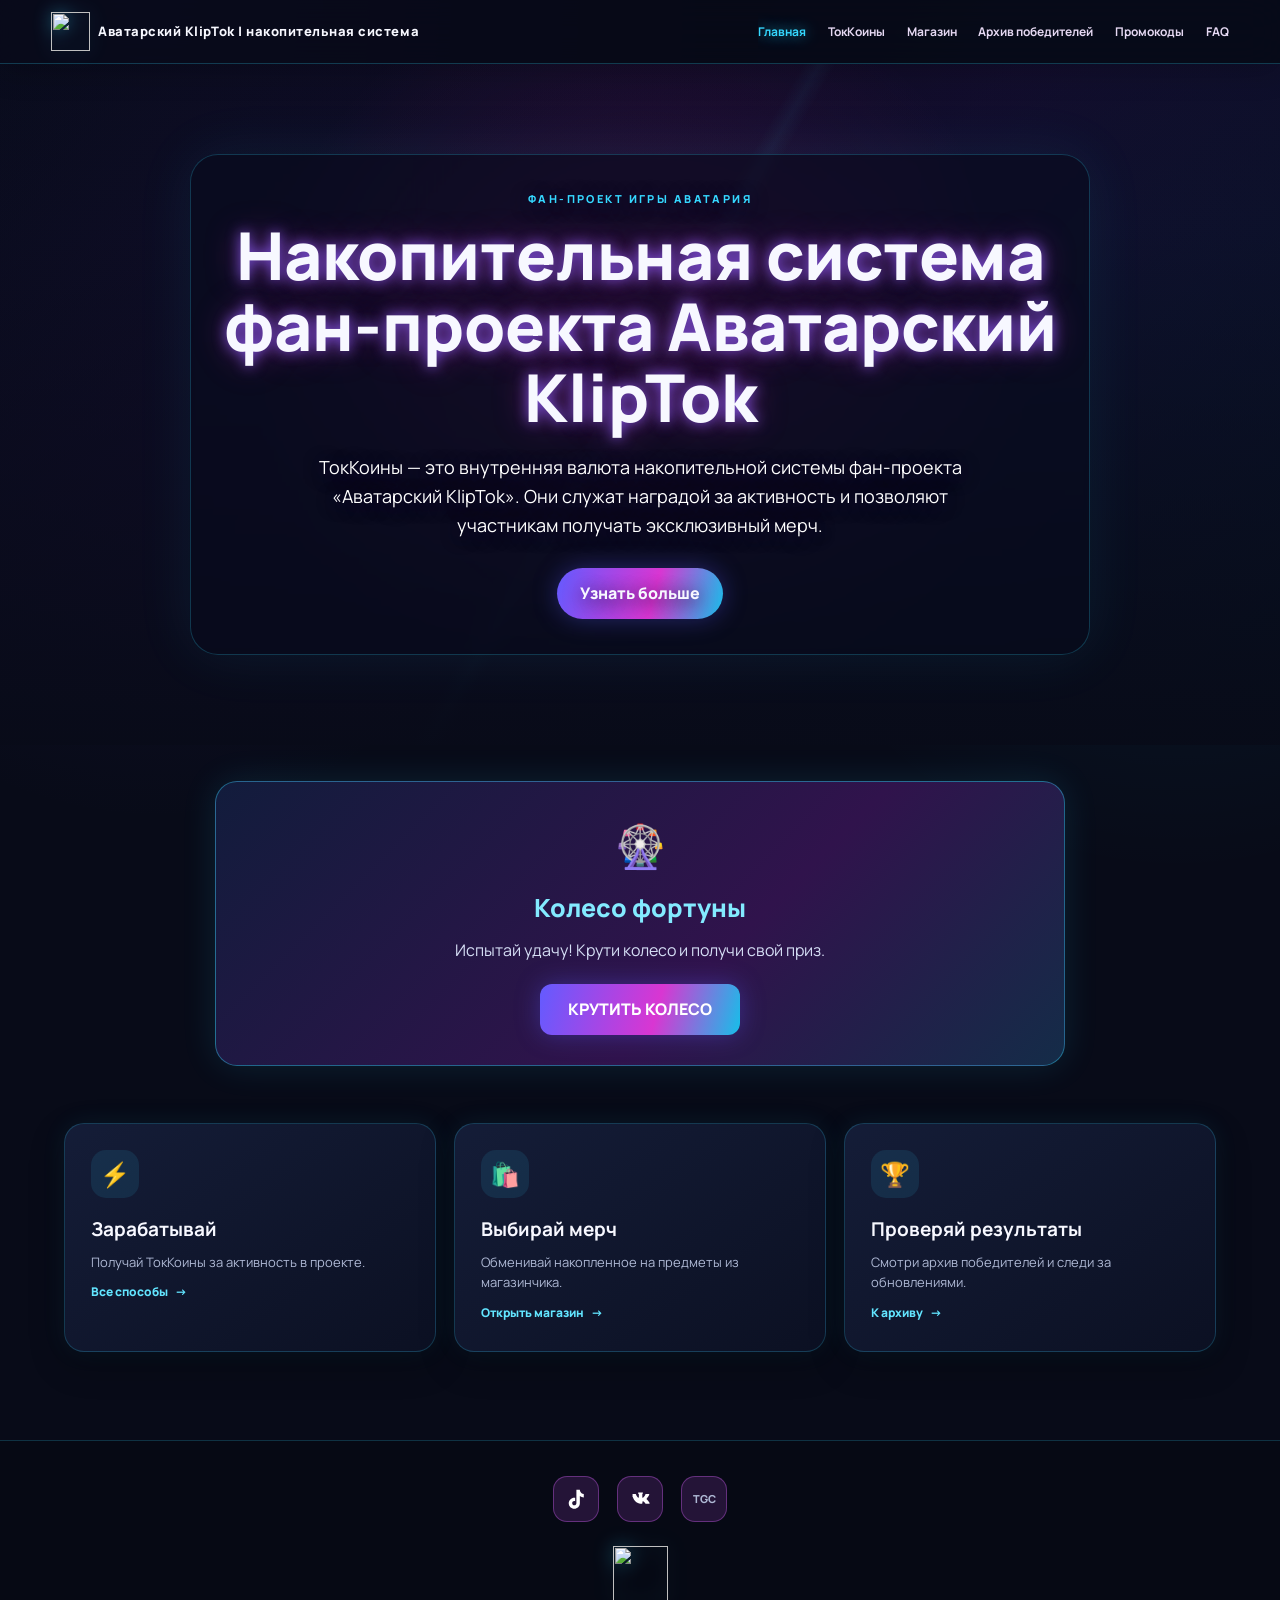
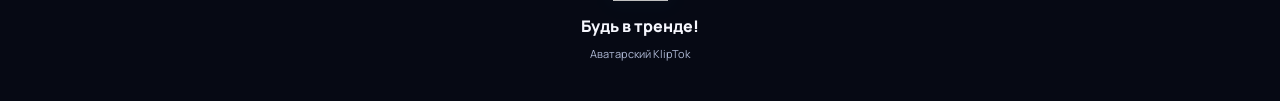
==== commit efd1981f: "Update index.html" ====
--- a/index.html
+++ b/index.html
@@ -41,7 +41,7 @@
     <div class="hero-content">
       <span class="eyebrow">ФАН-ПРОЕКТ ИГРЫ АВАТАРИЯ</span>
 
-      <h1>Аватарский KlipTok Накопительная система</h1>
+      <h1>Накопительная система фан-проекта Аватарский KlipTok</h1>
 
       <p>
         ТокКоины — это внутренняя валюта накопительной системы
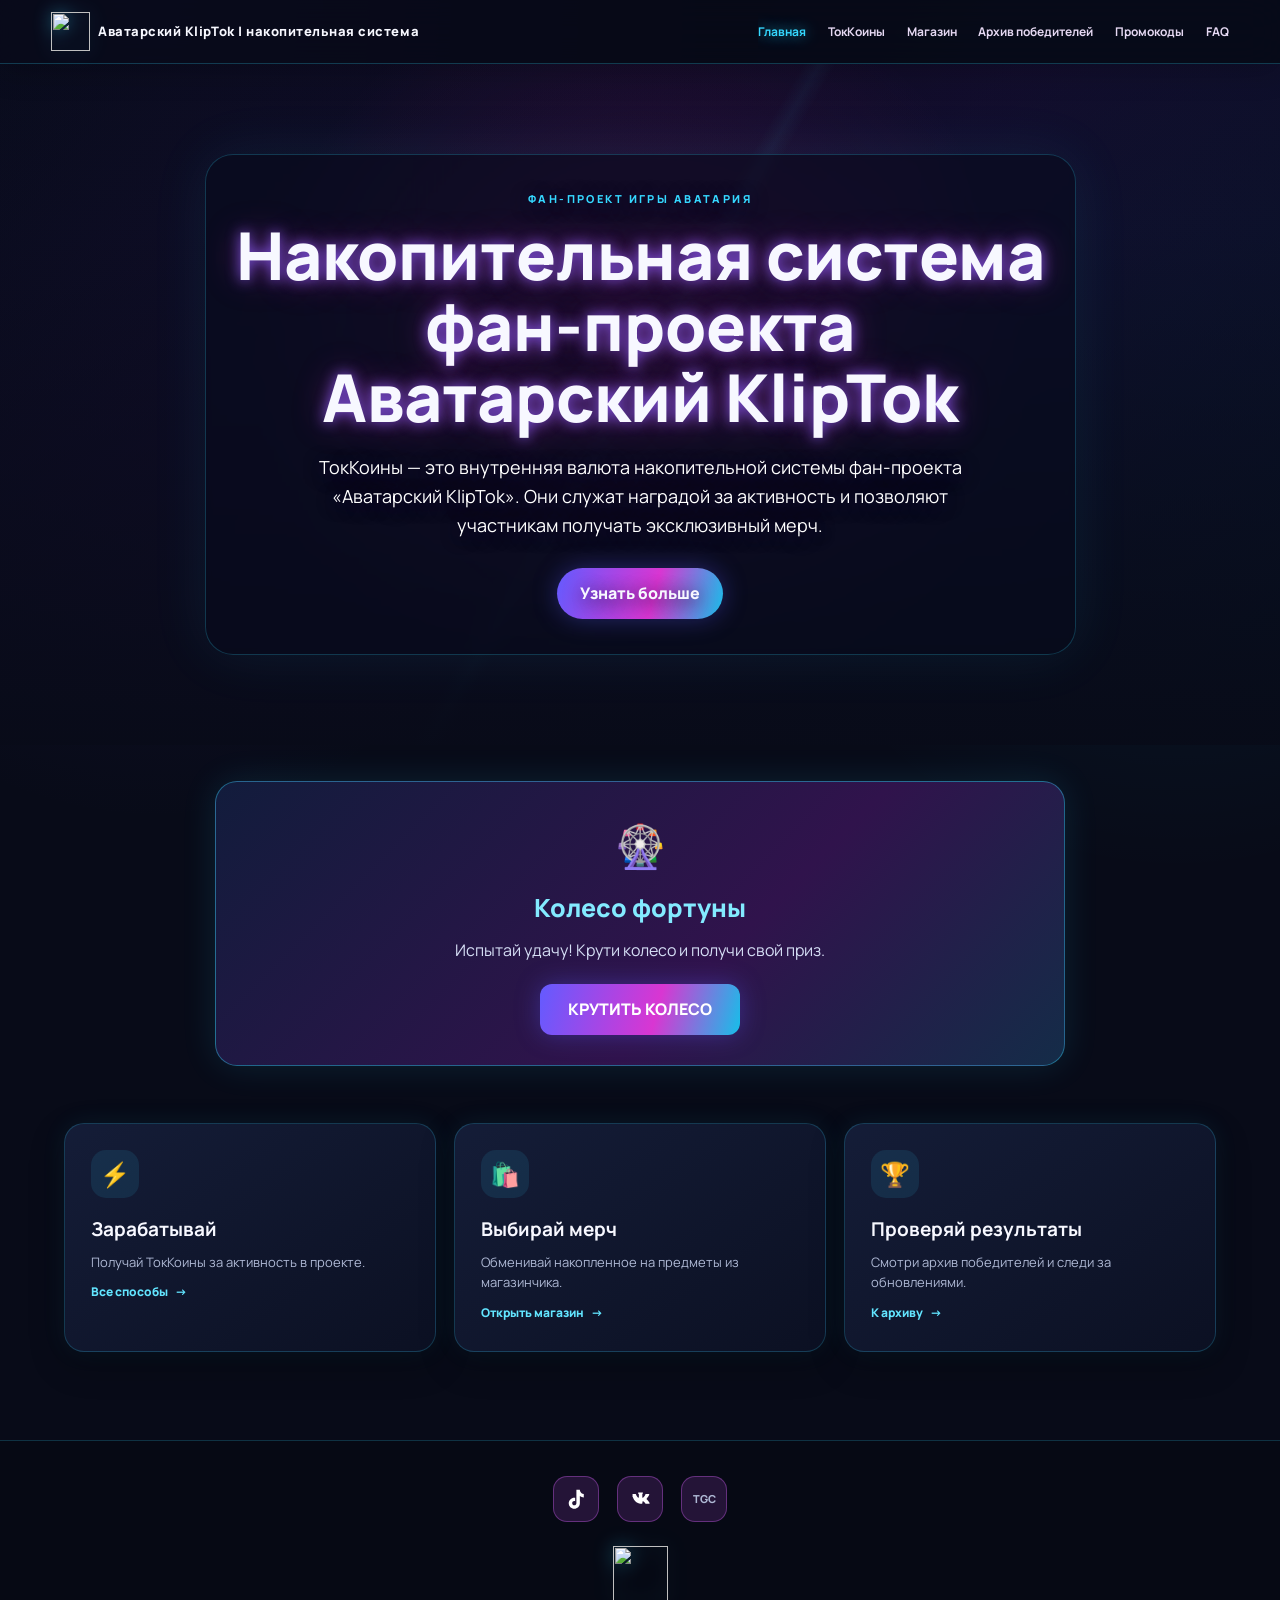
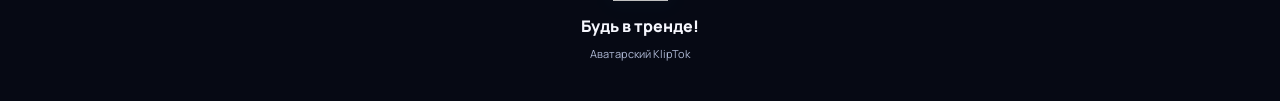
==== commit d86f3a60: "Update index.html" ====
--- a/index.html
+++ b/index.html
@@ -41,7 +41,11 @@
     <div class="hero-content">
       <span class="eyebrow">ФАН-ПРОЕКТ ИГРЫ АВАТАРИЯ</span>
 
-      <h1>Накопительная система фан-проекта Аватарский KlipTok</h1>
+    <h1>
+  Накопительная система<br>
+  фан-проекта<br>
+  Аватарский KlipTok
+</h1>
 
       <p>
         ТокКоины — это внутренняя валюта накопительной системы
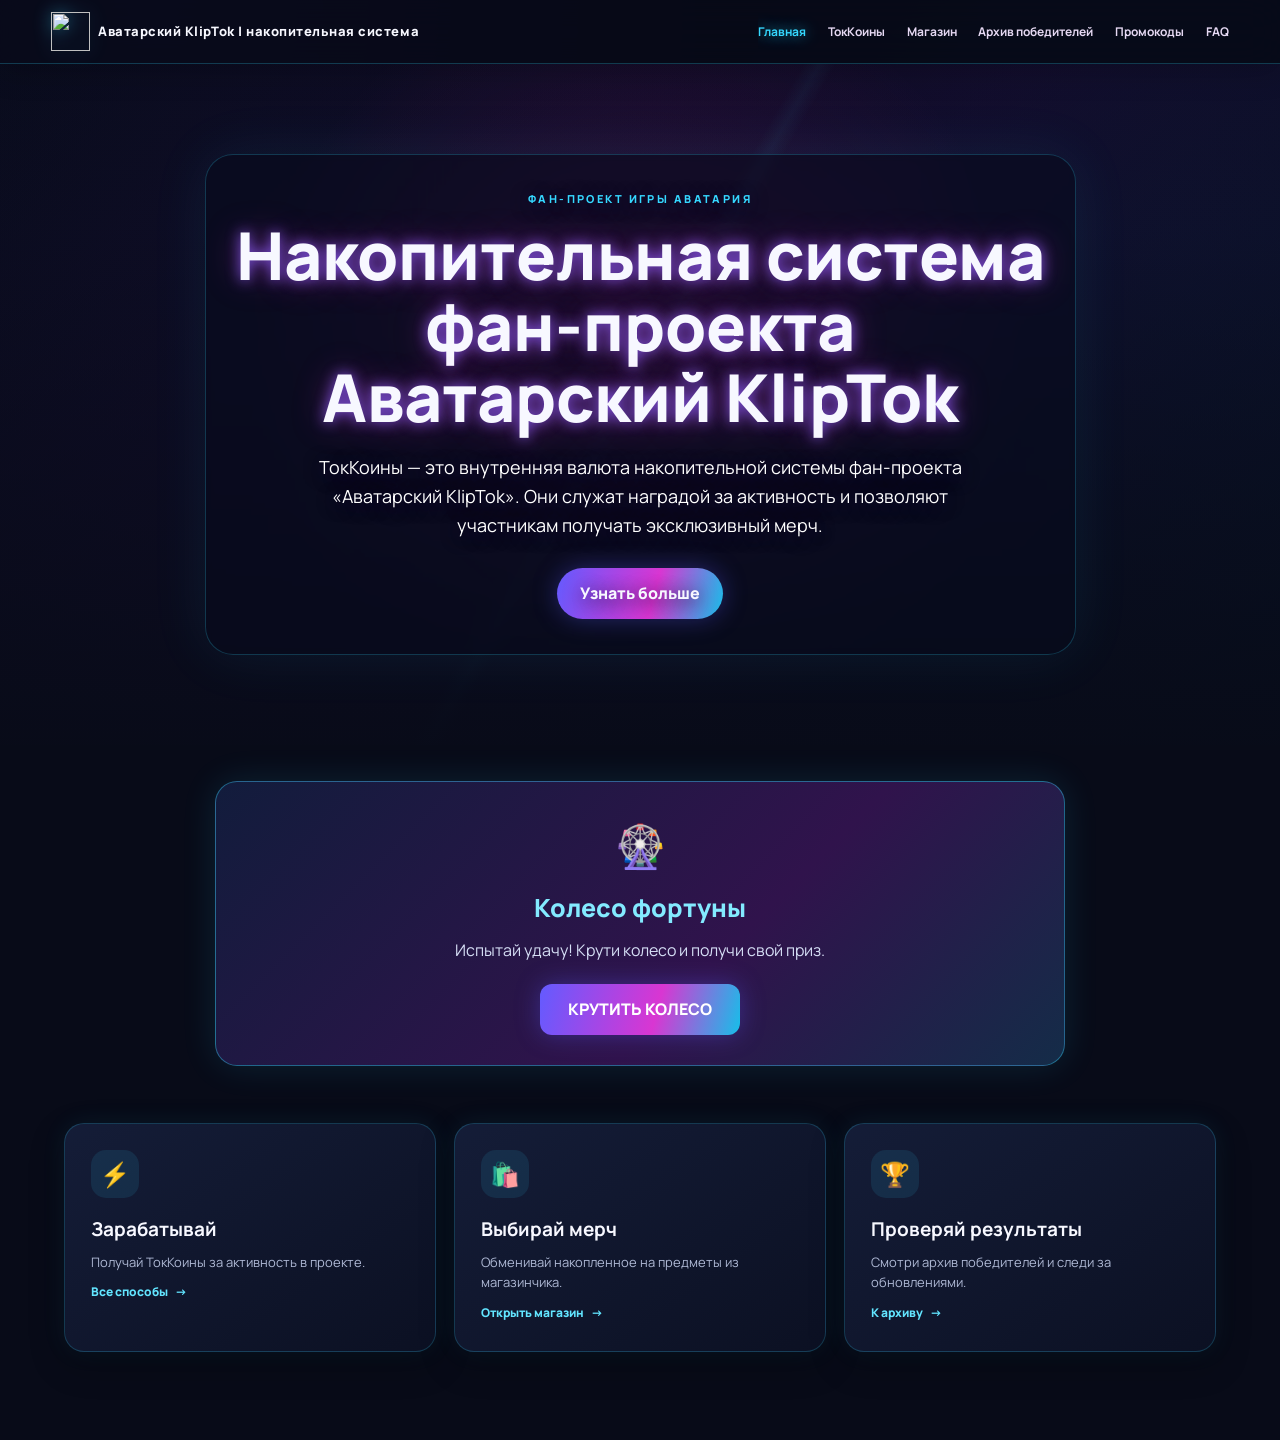
==== commit 840b7908: "Update index.html" ====
--- a/index.html
+++ b/index.html
@@ -8,8 +8,6 @@
   <meta name="description" content="ТокКоины — накопительная система проекта Аватария KlipTok.">
   <title>Главная | ТокКоины</title>
   <link rel="stylesheet" href="style.css">
-
-
 </head>
 
 <body>
@@ -21,8 +19,10 @@
   </a>
 
   <button class="menu-toggle" type="button" aria-expanded="false" aria-controls="siteNavigation">
-    <span class="menu-toggle-lines" aria-hidden="true"></span><span class="menu-toggle-label">Меню</span>
+    <span class="menu-toggle-lines" aria-hidden="true"></span>
+    <span class="menu-toggle-label">Меню</span>
   </button>
+
   <nav class="main-nav" id="siteNavigation" aria-label="Главное меню">
     <a href="index.html" aria-current="page">Главная</a>
     <a href="earn.html">ТокКоины</a>
@@ -41,11 +41,11 @@
     <div class="hero-content">
       <span class="eyebrow">ФАН-ПРОЕКТ ИГРЫ АВАТАРИЯ</span>
 
-    <h1>
-  Накопительная система<br>
-  фан-проекта<br>
-  Аватарский KlipTok
-</h1>
+      <h1>
+        Накопительная система<br>
+        фан-проекта<br>
+        Аватарский KlipTok
+      </h1>
 
       <p>
         ТокКоины — это внутренняя валюта накопительной системы
@@ -79,57 +79,30 @@
   </section>
 
   <section class="home-highlights section">
-    <article class="highlight-card"><span class="highlight-icon">⚡</span><h2>Зарабатывай</h2><p>Получай ТокКоины за активность в проекте.</p><a class="text-link" href="earn.html">Все способы <span aria-hidden="true">→</span></a></article>
-    <article class="highlight-card"><span class="highlight-icon">🛍️</span><h2>Выбирай мерч</h2><p>Обменивай накопленное на предметы из магазинчика.</p><a class="text-link" href="shop.html">Открыть магазин <span aria-hidden="true">→</span></a></article>
-    <article class="highlight-card"><span class="highlight-icon">🏆</span><h2>Проверяй результаты</h2><p>Смотри архив победителей и следи за обновлениями.</p><a class="text-link" href="winners.html">К архиву <span aria-hidden="true">→</span></a></article>
+    <article class="highlight-card">
+      <span class="highlight-icon">⚡</span>
+      <h2>Зарабатывай</h2>
+      <p>Получай ТокКоины за активность в проекте.</p>
+      <a class="text-link" href="earn.html">Все способы <span aria-hidden="true">→</span></a>
+    </article>
+
+    <article class="highlight-card">
+      <span class="highlight-icon">🛍️</span>
+      <h2>Выбирай мерч</h2>
+      <p>Обменивай накопленное на предметы из магазинчика.</p>
+      <a class="text-link" href="shop.html">Открыть магазин <span aria-hidden="true">→</span></a>
+    </article>
+
+    <article class="highlight-card">
+      <span class="highlight-icon">🏆</span>
+      <h2>Проверяй результаты</h2>
+      <p>Смотри архив победителей и следи за обновлениями.</p>
+      <a class="text-link" href="winners.html">К архиву <span aria-hidden="true">→</span></a>
+    </article>
   </section>
 
 </main>
 
-<footer class="footer">
-
-  <div class="footer-socials">
-
-    <!-- TikTok -->
-    <a href="https://www.tiktok.com/@avataria.game"
-       target="_blank"
-       rel="noopener noreferrer"
-       class="social-link"
-       aria-label="TikTok">
-      <svg viewBox="0 0 24 24" aria-hidden="true">
-        <path fill="currentColor" d="M19.6 7.2c-1.7-.1-3.2-1.2-3.8-2.8-.2-.5-.3-1-.3-1.6h-3.6v14.1c0 1.2-1 2.2-2.2 2.2s-2.2-1-2.2-2.2 1-2.2 2.2-2.2c.3 0 .6.1.9.2v-3.7c-.3 0-.6-.1-.9-.1-3.2 0-5.8 2.6-5.8 5.8s2.6 5.8 5.8 5.8 5.8-2.6 5.8-5.8V9.5c1.2.9 2.6 1.4 4.1 1.4V7.3c0 0 0 0 0-.1z"/>
-      </svg>
-    </a>
-
-    <!-- ВКонтакте -->
-    <a href="https://vk.ru/clips/avataryaclub"
-       target="_blank"
-       rel="noopener noreferrer"
-       class="social-link"
-       aria-label="ВКонтакте">
-      <svg viewBox="0 0 24 24" aria-hidden="true">
-        <path fill="currentColor" d="M3.5 7.2h3.2c.2 0 .4.1.5.3.9 2.2 2 3.8 2.7 3.8.3 0 .4-.2.4-.8V7.7c0-.4-.2-.6-.7-.7V5.8h4.9v1.1c-.4.1-.6.3-.6.7v3.1c0 .4.1.6.4.6.7 0 2-1.7 2.9-3.8.1-.2.3-.3.5-.3h3.1c.4 0 .6.3.4.7-.5 1.3-1.5 2.9-2.8 4.3-.2.2-.2.5 0 .7 1.1 1 2.4 2.4 3.1 3.8.2.4 0 .7-.4.7h-3.5c-.2 0-.4-.1-.5-.3-.7-1.1-1.7-2.3-2.5-2.3-.4 0-.6.3-.6.9v1.1c0 .4-.2.6-.6.6h-1.4c-3.8 0-6.4-2.6-8.2-7.1-.2-.4-.3-.8-.3-1.1 0-.3.2-.5.5-.5z"/>
-      </svg>
-    </a>
-
-    <!-- Tortuga -->
-    <a href="https://tortuga.games/tgc?ysclid=mwnvs6chn5732222744"
-       target="_blank"
-       rel="noopener noreferrer"
-       class="social-link"
-       aria-label="Tortuga">
-      <span class="social-letter">TGC</span>
-    </a>
-
-  </div>
-
-  <img src="images/tokcoin.svg" alt="" class="footer-coin">
-
-  <p>Будь в тренде!</p>
-  <span>Аватарский KlipTok</span>
-
-</footer>
-
 <script src="script.js" defer></script>
 </body>
 </html>
--- a/style.css
+++ b/style.css
@@ -865,12 +865,6 @@
     opacity: 1;
     transform: translateY(0);
   }
-}
-
-/* Карточка на всю ширину двух колонок */
-
-.earn-card-wide {
-  grid-column: 1 / -1;
 }
 
 /* Расстояние между месяцами архива задаётся в основном правиле .archive-wrap */
@@ -1088,3 +1082,142 @@
 .fortune-title { color:#83eaff; font-size:25px; font-weight:800; margin-bottom:10px; }
 .fortune-description { color:#d5def5; margin:0 0 22px; line-height:1.5; }
 .fortune-button { display:inline-block; padding:13px 28px; border-radius:12px; color:white; font-weight:800; text-decoration:none; transition:transform .2s,box-shadow .2s; }
+/* =========================================================
+   КАРТОЧКИ СПОСОБОВ ПОЛУЧЕНИЯ ТОККОИНОВ
+   Исправленное раскрытие details
+   ========================================================= */
+
+.earn-grid {
+  display: grid;
+  grid-template-columns: repeat(3, minmax(0, 1fr));
+  align-items: start;
+  gap: 20px;
+}
+
+.earn-card {
+  display: block;
+  align-self: start;
+  width: 100%;
+  min-width: 0;
+  height: auto;
+  min-height: 0;
+  margin: 0;
+  padding: 0;
+  overflow: hidden;
+  box-sizing: border-box;
+  cursor: default;
+}
+
+/* Не сдвигаем всю карточку при наведении: это могло создавать
+   визуальное наложение на соседние карточки. */
+.earn-card:hover {
+  transform: none;
+}
+
+.earn-toggle {
+  display: flex;
+  flex-direction: column;
+  align-items: center;
+  justify-content: center;
+  gap: 12px;
+  width: 100%;
+  min-height: 190px;
+  height: auto;
+  margin: 0;
+  padding: 22px;
+  box-sizing: border-box;
+  text-align: center;
+  cursor: pointer;
+  list-style: none;
+}
+
+.earn-toggle::-webkit-details-marker {
+  display: none;
+}
+
+.earn-toggle::marker {
+  content: "";
+}
+
+.earn-toggle .card-symbol {
+  margin: 0;
+}
+
+.earn-toggle h3 {
+  margin: 0;
+}
+
+.jmyak {
+  display: inline-flex;
+  align-items: center;
+  justify-content: center;
+  gap: 7px;
+  padding: 9px 17px;
+  border-radius: 30px;
+  background: linear-gradient(110deg, #5558ef, #c52ac5);
+  color: #fff;
+  font-size: 13px;
+  font-weight: 800;
+  box-shadow: 0 0 14px rgba(139, 92, 246, .25);
+}
+
+.jmyak .arrow {
+  transition: transform .25s ease;
+}
+
+.earn-card[open] .jmyak .arrow {
+  transform: rotate(180deg);
+}
+
+/* Описание находится в обычном потоке документа и увеличивает
+   высоту самой карточки, а не накладывается поверх соседних. */
+.earn-content {
+  display: block;
+  position: static;
+  width: 100%;
+  height: auto;
+  min-height: 0;
+  max-height: none;
+  margin: 0;
+  padding: 0 22px 22px;
+  overflow: visible;
+  box-sizing: border-box;
+  animation: earnReveal .2s ease;
+}
+
+.earn-content p:first-child {
+  margin-top: 0;
+}
+
+.earn-content p:last-of-type {
+  margin-bottom: 14px;
+}
+
+@keyframes earnReveal {
+  from {
+    opacity: 0;
+    transform: translateY(-4px);
+  }
+  to {
+    opacity: 1;
+    transform: translateY(0);
+  }
+}
+
+/* Планшеты */
+@media (max-width: 1050px) {
+  .earn-grid {
+    grid-template-columns: repeat(2, minmax(0, 1fr));
+  }
+}
+
+/* Телефоны */
+@media (max-width: 650px) {
+  .earn-grid {
+    grid-template-columns: minmax(0, 1fr);
+  }
+
+  .earn-toggle {
+    min-height: 170px;
+  }
+}
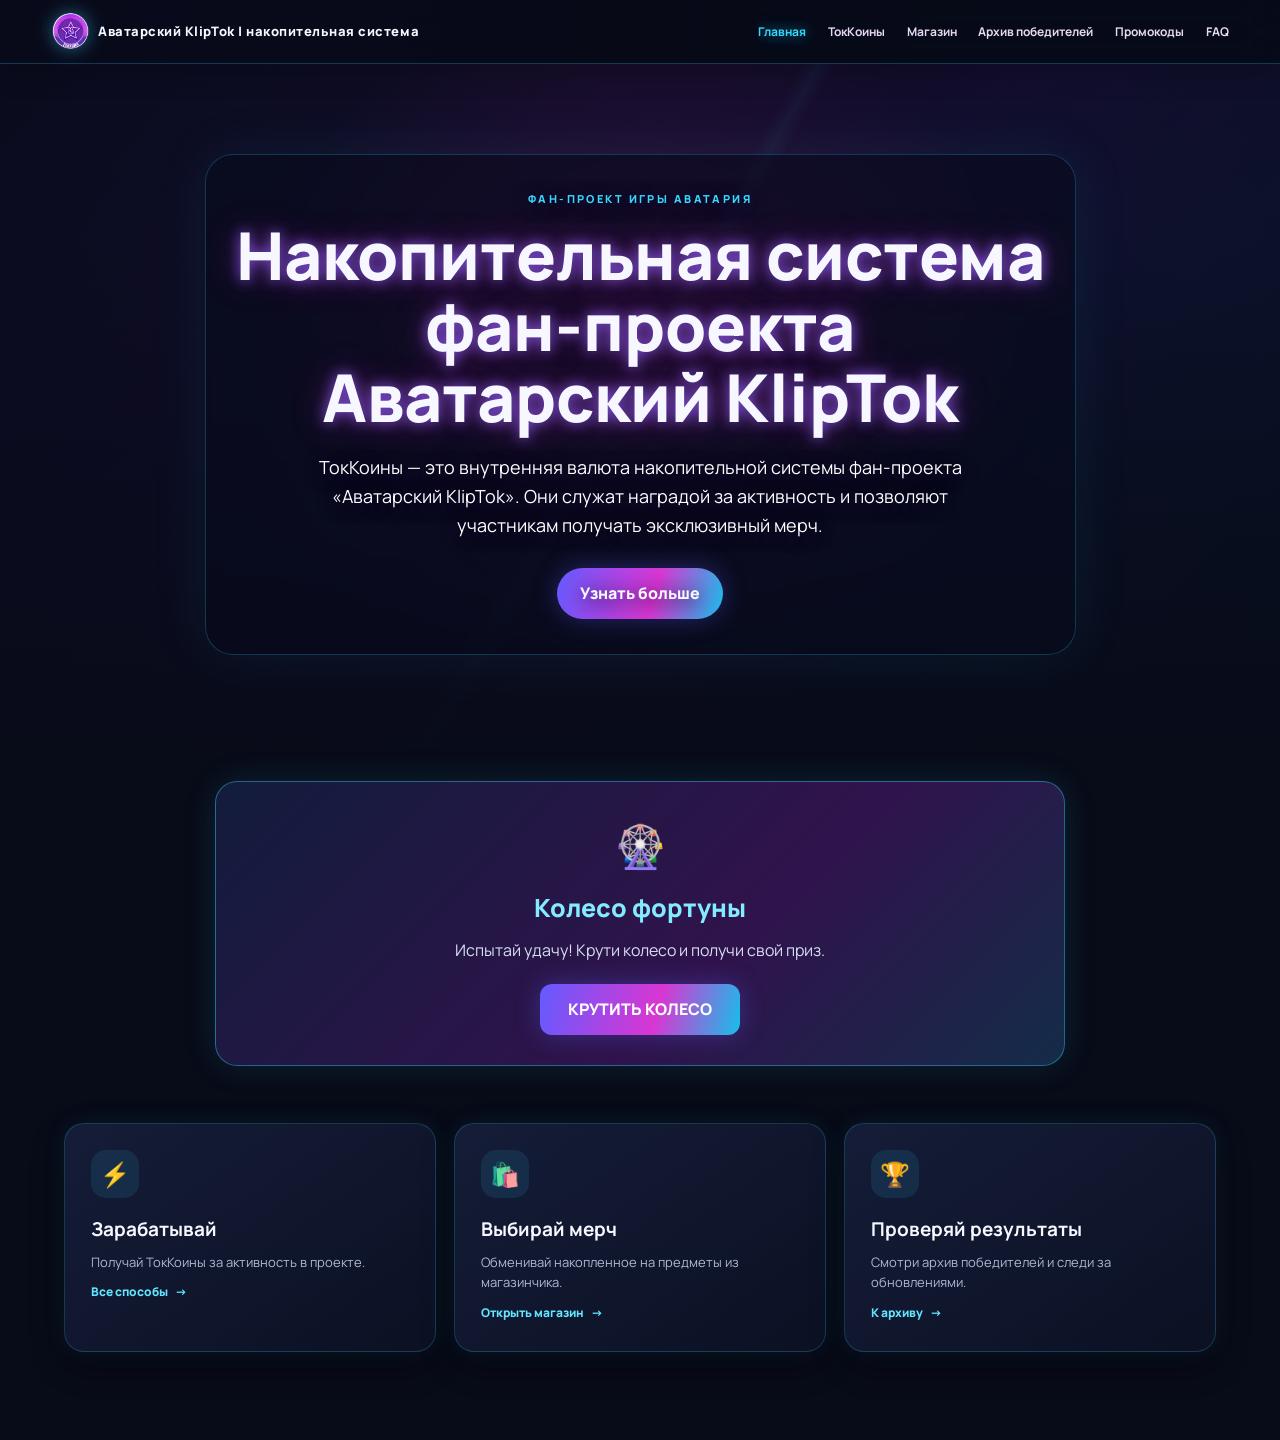
==== commit cedfc110: "Update index.html" ====
--- a/index.html
+++ b/index.html
@@ -1,3 +1,4 @@
+
 
 <!doctype html>
 <html lang="ru">
@@ -14,7 +15,7 @@
 
 <header class="site-header">
   <a class="brand" href="index.html" aria-label="ТокКоины — главная">
-    <img src="images/tokcoin.svg" alt="" class="brand-coin">
+    <img src="images/tokcoin.webp" alt="" class="brand-coin">
     <span>Аватарский KlipTok | накопительная система</span>
   </a>
 
